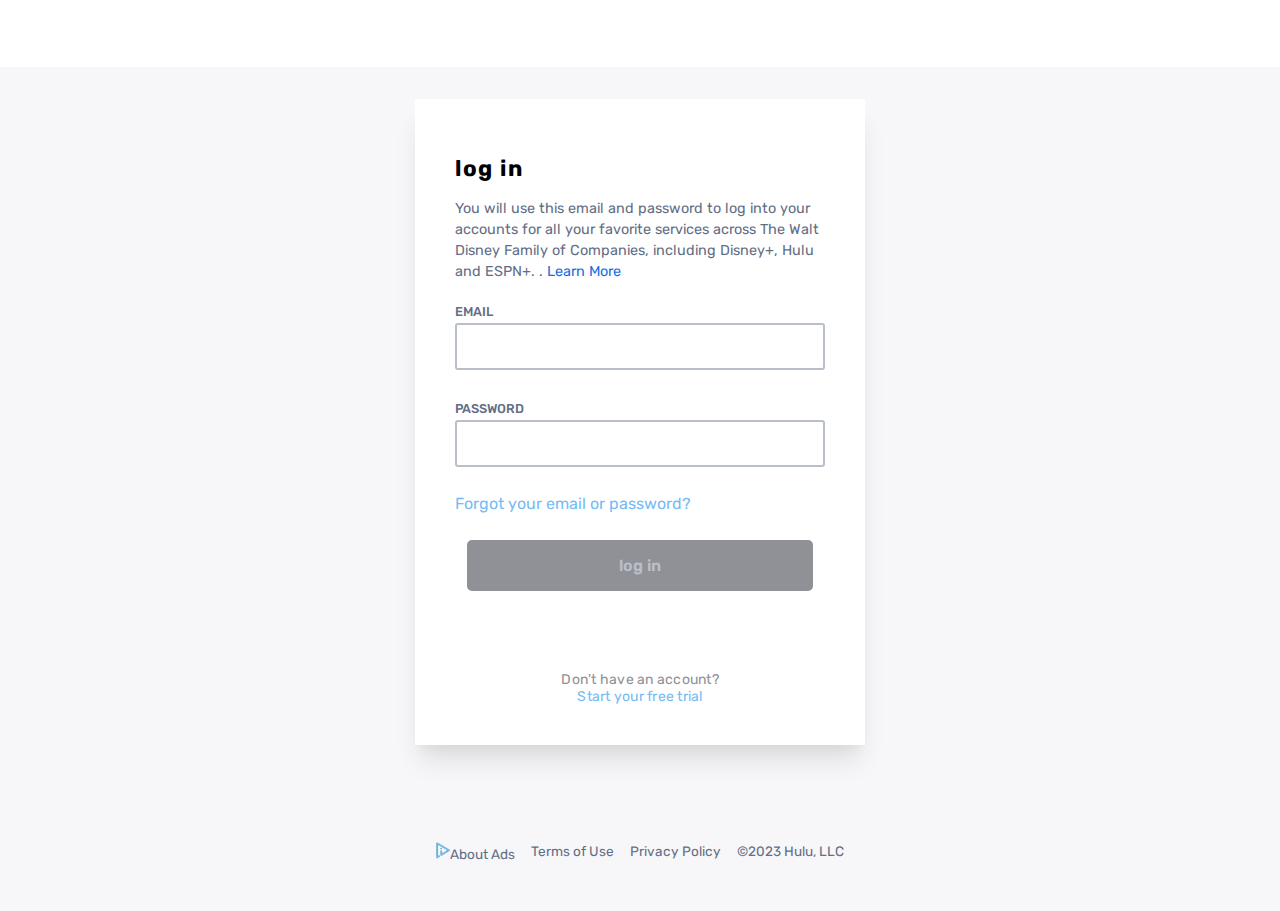
==== login.html @ 9dfafec0 "complete hulu" ====
<!DOCTYPE html>
<html lang="en">

<head>
    <meta charset="UTF-8">
    <meta name="viewport" content="width=device-width, initial-scale=1.0">
    <title>Login | Hulu</title>
</head>

<body>
    <!DOCTYPE html>
    <html lang="en">

    <head>
        <meta charset="UTF-8">
        <meta name="viewport" content="width=device-width, initial-scale=1.0">
        <title>log__in</title>
        <link rel="stylesheet" href="login.css">
        <link href="https://fonts.googleapis.com/css2?family=Rubik:wght@400;500;600;700;800;900&display=swap"
            rel="stylesheet">
    </head>

    <body>
        <nav class="sign__Up__nav">
            <div class="nav__img"><img src="https://signup.hulu.com/static/images/hulu-dark.svg" alt="" />
            </div>
            <div class="log__in">
                <a href=""><span></span></a>
            </div>
        </nav>
        <div class="account">
            <div class="form">
                <form action="#">
                    <h1 class="logi">log in</h1>
                    <div class="form__text">
                        You will use this email and password to log into your accounts for all your favorite services across The Walt Disney Family of Companies, including Disney+, Hulu and ESPN+. . <a href="#"
                            style="text-decoration: none;color: #176EE1;">Learn More</a>
                    </div>
                    <div class="inputs">
                        <div>
                            <label for="">EMAIL</label> <br>
                            <input type="text">
                        </div>
                        <div>
                            <label for="">PASSWORD</label><br>
                            <input type="text">
                        </div>
                        <div class="forget__password"><a href="">Forgot your email or password?</a></div>
                        <div class="button__wrapper">
                            <button class="button">log in
                            </button>
                        </div>
                    </div>   
            
                <div class="start__for__free">
                    <p>Don't have an account?</p>
                    <p><a href=""> Start your free trial</a></p>
                </div>
        
            
        </div>
        <footer>
            <ul>
                <li><a href=""> <img src="images/ads.png" alt="">About Ads</a> </li>
                <li><a href="">Terms of Use</a> </li>
                <li><a href=""> Privacy Policy</a></li>
                <li> <a href="">©2023 Hulu, LLC</a></li> 
            </ul>
        </footer>
    </body>

    </html>
</body>

</html>
---- login.css ----
* {
    margin: 0;
    padding: 0;
    box-sizing: border-box;
    font-family: 'Rubik', sans-serif;
}
body{
    background-color:#f7f7f9;
}
.logi{
    font-size: 1.4rem;
    letter-spacing: 0.1rem;
    padding:1rem 0;

}
.account{
    width: 75%;
    margin: 0 auto;
}
.sign__Up__nav {
    width: 100%;
    background-color: white;
    display: flex;
    justify-content: space-between;
    padding: 1.5rem 2rem;

}

.log__in a{
    text-decoration: none;
}
.log__in a span{
    margin-top:5px;
    text-decoration: none;
    color: black;
    text-decoration: none;
    background:0;
    display: block;

}

.nav__img img{
    width: 5rem;
    /* border: 2px solid yellow; */

}

.form{
    /* width: 100%; */
    display: flex;
    justify-content: center;
    margin: 0 auto;
}
form{
    /* border: 3px solid black; */
    width: 450px;
    background-color: white;
    margin-top: 2rem;
    padding: 2.5rem;
    box-shadow: rgba(0, 0, 0, 0.1) 0px 20px 25px -5px, rgba(0, 0, 0, 0.04) 0px 10px 10px -5px;
}
form .inputs{
    display: flex;
    flex-direction: column;
    gap: 1.7rem;
}
.form__text{
    text-align: start;
    font-size:0.9rem;
    line-height: 21px;
    /* letter-spacing: 0.1rem; */
    color: #636E85;
    /* border: 2px solid red; */
    margin-bottom: 1.2rem;
}
.form__text.bottom{
    padding-inline: 1rem;
    width: 60%;
    font-size: 0.75rem ;
    margin: 0 auto;
    line-height: 22px;
    padding-block: 2rem;
}
form label{
    color: #636E85;
    font-size: .8rem;
    font-weight: 500;
}

form input,form select{
    height: 47px;
    width: 100%;
    padding: 13px 10px;
    border-radius: 3px;
    outline: 0;
    border: 2px solid #b9bfc8;
    margin-top: 0.2rem;

}
.forget__password a{
    /* border: 2px solid green; */
    text-decoration: none;
    color:#75bbf6;
    padding: 1rem 0;
}
.button__wrapper{
    display: flex;
    justify-content: center;
    margin: 0 auto;
    /* border: 2px solid red; */
}

.button__wrapper .button{
    cursor: pointer;
    border: 0;
    border-radius: 5px;
    font-size: 1rem;
    font-weight: 600;
    color:#b9bfc8;
    background-color: #8f9197;
    padding: 1rem 9.5rem;
    margin-bottom: 5rem;
}
.start__for__free {
    /* border: 2px solid red; */
    text-align: center;
    /* text-decoration: none; */
    font-size: 14px;
    letter-spacing: 0.25px;
    
}
.start__for__free p {
    /* border: 2px solid red; */
    color: #8f9197;
   

    
}
.start__for__free a{
    /* border: 2px solid red; */
    text-align: center;
    color:#75bbf6;
    text-decoration: none;
}
footer{
    margin-top: 6rem;
    margin-bottom: 3rem;
    /* border: 2px solid green; */
    /* margin: 0 auto; */
    /* text-align: end; */
}
footer ul{
    display: flex;
    gap: 1rem;
    justify-content: center;
    /* flex-wrap: wrap; */
    list-style-type: none;
    /* text-align: center; */
}
footer ul li a {
    text-decoration: none;
    color: #636E85;
    font-size: .85rem;
    /* text-align: center; */
}

/* RESPONSIVENESS */
@media screen and (max-width:950px){
    .Create__account h1{
        font-size: 2rem;
    }
    .Create__account p {
        font-size: .8rem;
    }
    .form__text.bottom{
      width: 100%;
    }
}
@media screen and (max-width:650px) {
    .Create__account h1{
        font-size: 1.7rem;
    }
    .account{
        width: 100%;
    }
    form{
        margin-inline: 1rem;
    }
    .account .button{
        padding: 1rem 5rem;
    }
    
}
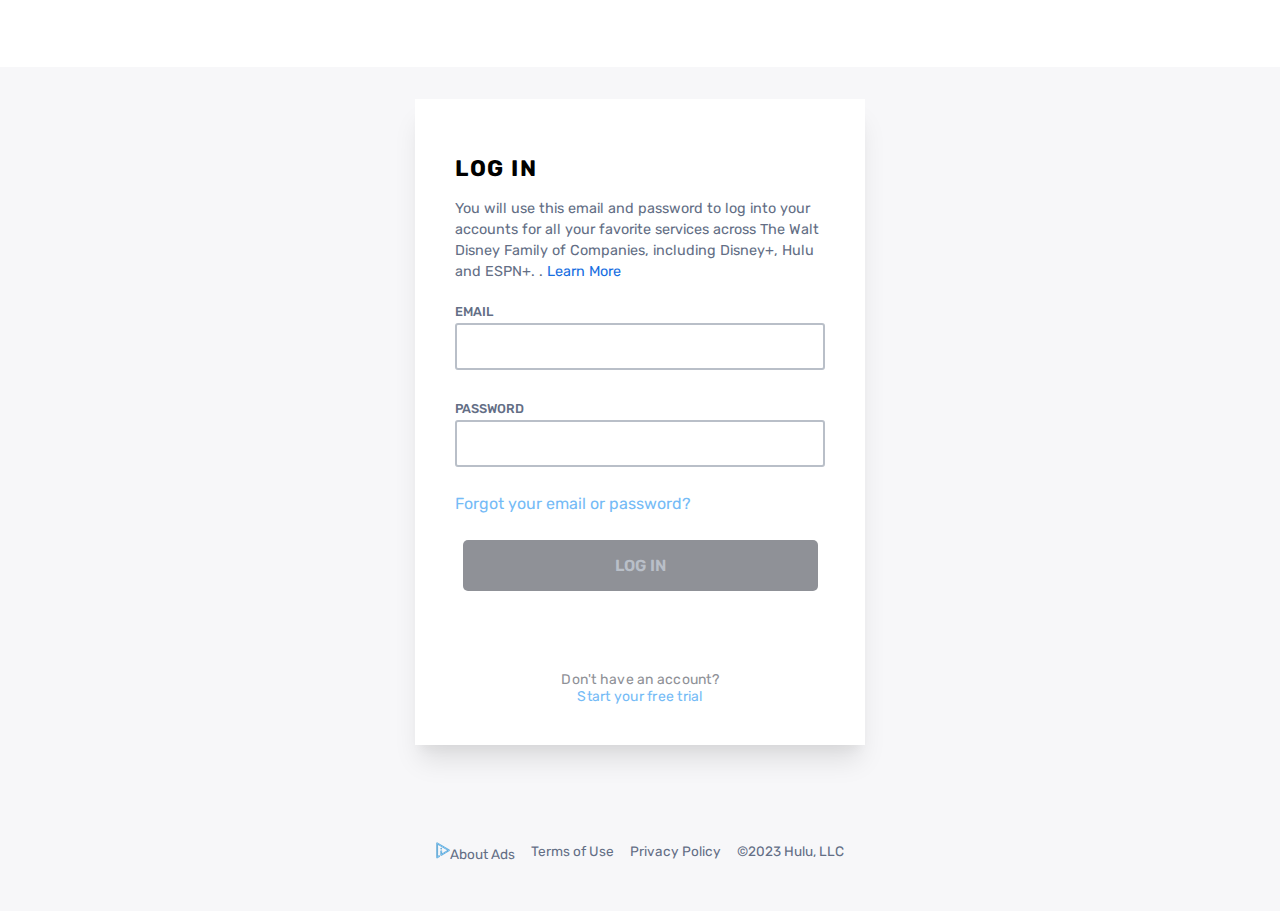
==== commit e6f4c04e: "complete hulu" ====
--- a/login.html
+++ b/login.html
@@ -31,7 +31,7 @@
         <div class="account">
             <div class="form">
                 <form action="#">
-                    <h1 class="logi">log in</h1>
+                    <h1 class="logi">LOG IN</h1>
                     <div class="form__text">
                         You will use this email and password to log into your accounts for all your favorite services across The Walt Disney Family of Companies, including Disney+, Hulu and ESPN+. . <a href="#"
                             style="text-decoration: none;color: #176EE1;">Learn More</a>
@@ -47,7 +47,7 @@
                         </div>
                         <div class="forget__password"><a href="">Forgot your email or password?</a></div>
                         <div class="button__wrapper">
-                            <button class="button">log in
+                            <button class="button">LOG IN
                             </button>
                         </div>
                     </div>   
--- a/login.css
+++ b/login.css
@@ -41,18 +41,16 @@
 
 .nav__img img{
     width: 5rem;
-    /* border: 2px solid yellow; */
+
 
 }
 
 .form{
-    /* width: 100%; */
     display: flex;
     justify-content: center;
     margin: 0 auto;
 }
 form{
-    /* border: 3px solid black; */
     width: 450px;
     background-color: white;
     margin-top: 2rem;
@@ -68,9 +66,7 @@
     text-align: start;
     font-size:0.9rem;
     line-height: 21px;
-    /* letter-spacing: 0.1rem; */
     color: #636E85;
-    /* border: 2px solid red; */
     margin-bottom: 1.2rem;
 }
 .form__text.bottom{
@@ -98,7 +94,6 @@
 
 }
 .forget__password a{
-    /* border: 2px solid green; */
     text-decoration: none;
     color:#75bbf6;
     padding: 1rem 0;
@@ -107,7 +102,6 @@
     display: flex;
     justify-content: center;
     margin: 0 auto;
-    /* border: 2px solid red; */
 }
 
 .button__wrapper .button{
@@ -122,22 +116,18 @@
     margin-bottom: 5rem;
 }
 .start__for__free {
-    /* border: 2px solid red; */
     text-align: center;
-    /* text-decoration: none; */
     font-size: 14px;
     letter-spacing: 0.25px;
     
 }
 .start__for__free p {
-    /* border: 2px solid red; */
     color: #8f9197;
    
 
     
 }
 .start__for__free a{
-    /* border: 2px solid red; */
     text-align: center;
     color:#75bbf6;
     text-decoration: none;
@@ -145,23 +135,18 @@
 footer{
     margin-top: 6rem;
     margin-bottom: 3rem;
-    /* border: 2px solid green; */
-    /* margin: 0 auto; */
-    /* text-align: end; */
 }
 footer ul{
     display: flex;
     gap: 1rem;
     justify-content: center;
-    /* flex-wrap: wrap; */
     list-style-type: none;
-    /* text-align: center; */
 }
 footer ul li a {
     text-decoration: none;
     color: #636E85;
     font-size: .85rem;
-    /* text-align: center; */
+    
 }
 
 /* RESPONSIVENESS */
@@ -189,5 +174,12 @@
     .account .button{
         padding: 1rem 5rem;
     }
-    
+}
+@media screen and (max-width:750px) {
+    footer{
+        display: none;
+    }
+    form{
+        width: 100%;
+    }
 }